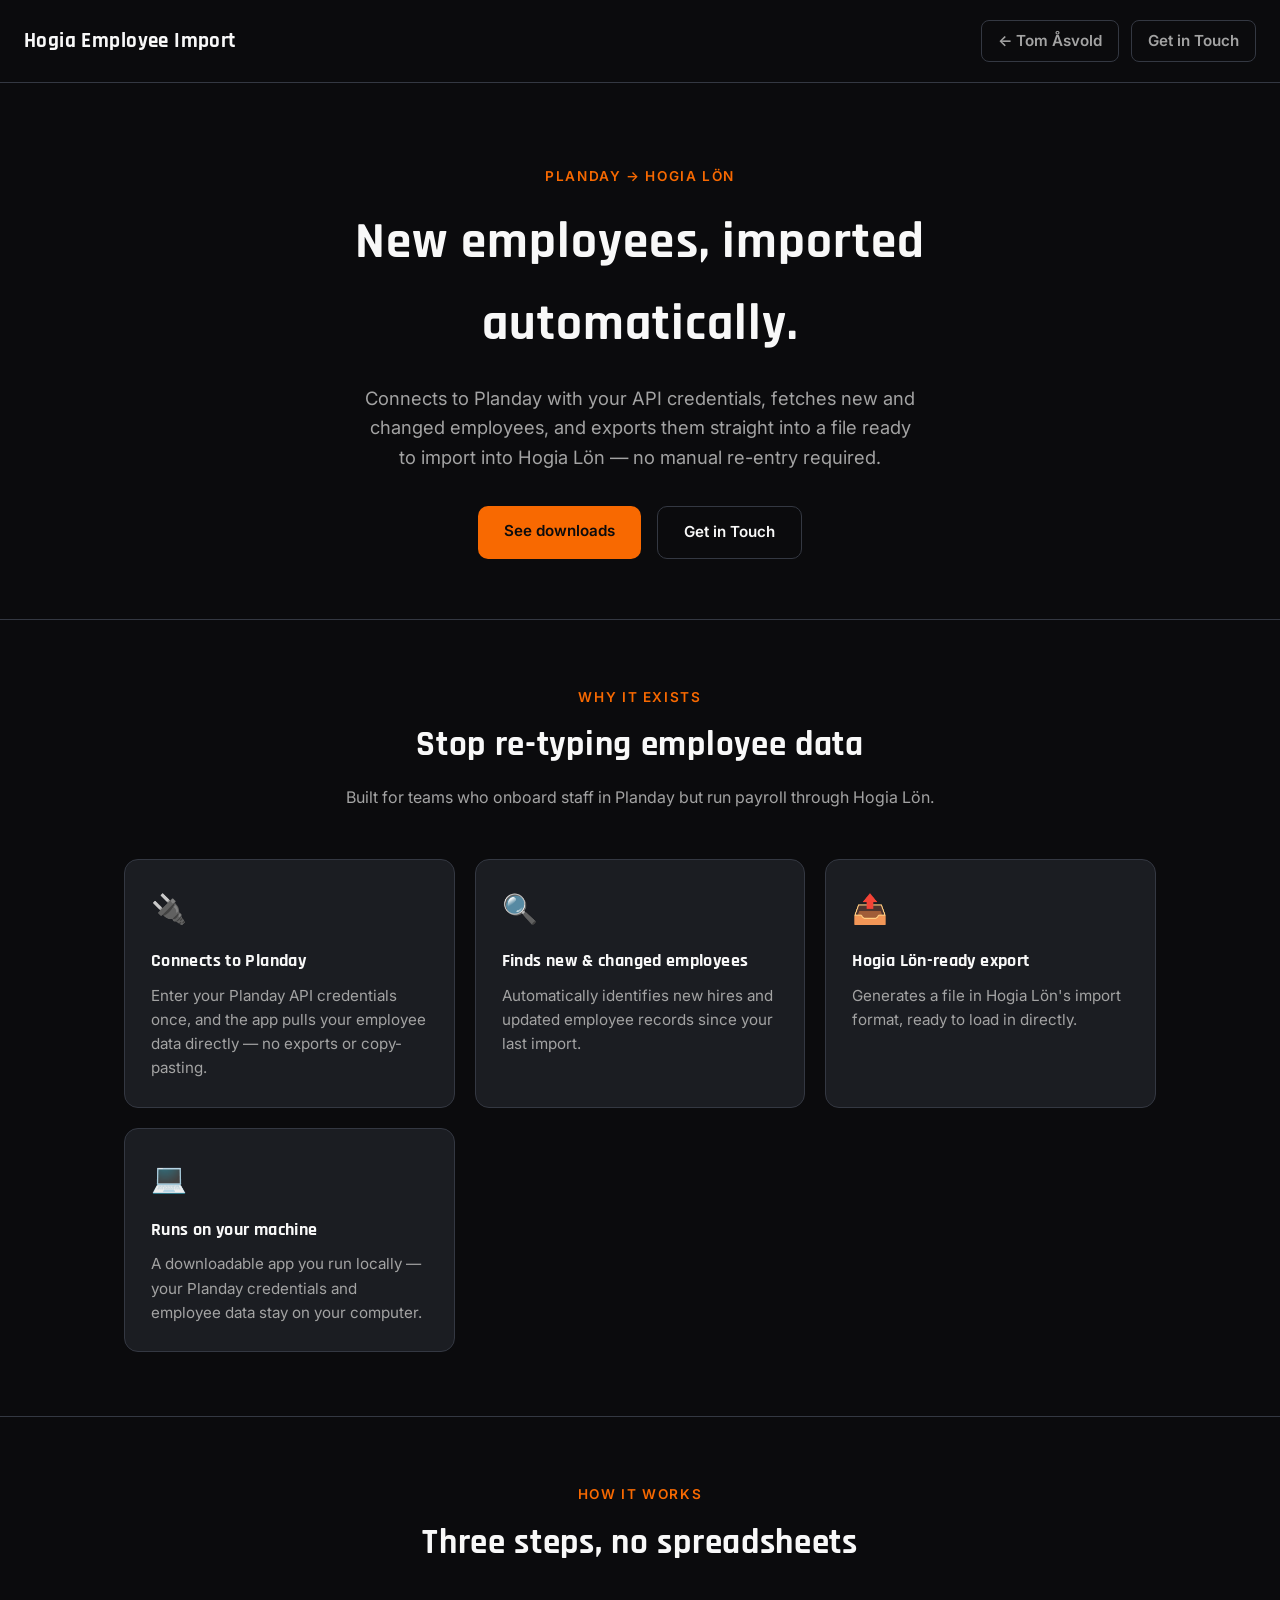
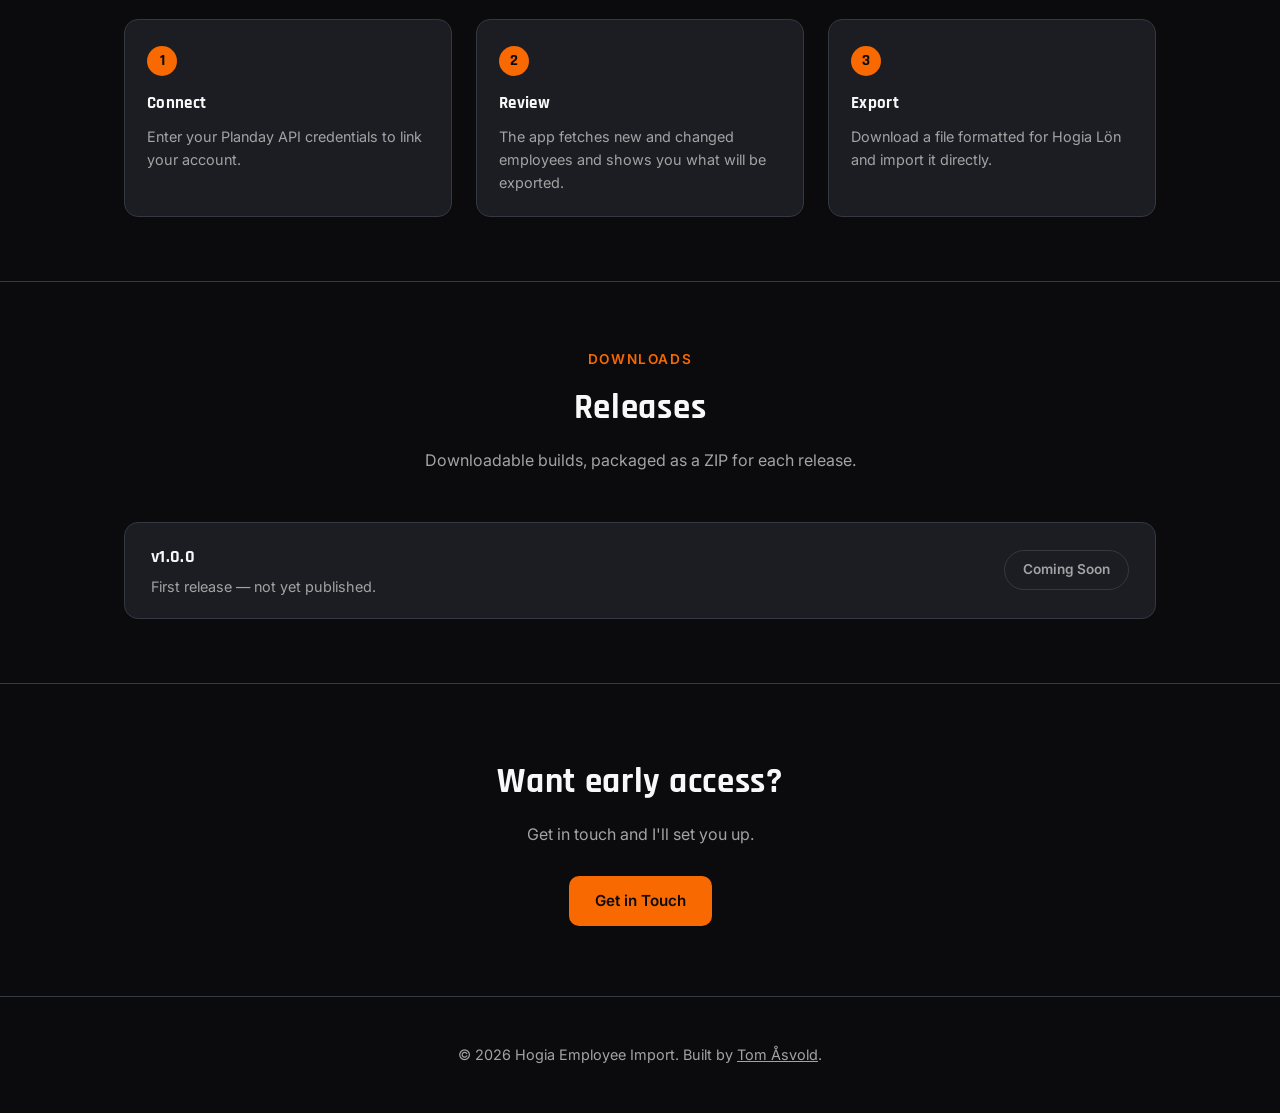
==== products/hogia-employee-import/index.html @ ff29876f "Add Hogia Employee Import landing page and product card" ====
<!DOCTYPE html>
<html lang="en">
<head>
    <meta charset="UTF-8">
    <meta name="viewport" content="width=device-width, initial-scale=1.0">
    <title>Hogia Employee Import</title>
    <meta name="description" content="Pulls new and changed employees from Planday via API and exports them straight into Hogia Lön's import format.">
    <link href="https://fonts.googleapis.com/css2?family=Inter:wght@400;600&family=Rajdhani:wght@600;700&display=swap" rel="stylesheet">
    <link rel="stylesheet" href="style.css">
</head>
<body>

    <nav class="site-nav">
        <a class="nav-brand" href="/index.html#products">Hogia Employee Import</a>
        <div class="nav-links">
            <a class="nav-link" href="/index.html">&larr; Tom &Aring;svold</a>
            <a class="nav-link" href="mailto:tomasvold@gmail.com">Get in Touch</a>
        </div>
    </nav>

    <header class="hero">
        <div class="container hero-grid">
            <span class="eyebrow">Planday &rarr; Hogia L&ouml;n</span>
            <h1>New employees, imported automatically.</h1>
            <p class="lead">
                Connects to Planday with your API credentials, fetches new and changed employees, and
                exports them straight into a file ready to import into Hogia L&ouml;n &mdash; no manual
                re-entry required.
            </p>
            <div class="hero-actions">
                <a class="btn btn-primary" href="#releases">See downloads</a>
                <a class="btn btn-secondary" href="mailto:tomasvold@gmail.com">Get in Touch</a>
            </div>
        </div>
    </header>

    <section class="section">
        <div class="container">
            <div class="section-heading">
                <span class="eyebrow">Why it exists</span>
                <h2>Stop re-typing employee data</h2>
                <p>Built for teams who onboard staff in Planday but run payroll through Hogia L&ouml;n.</p>
            </div>

            <div class="feature-grid">
                <div class="feature-card">
                    <span class="icon">🔌</span>
                    <h3>Connects to Planday</h3>
                    <p>Enter your Planday API credentials once, and the app pulls your employee data directly &mdash; no exports or copy-pasting.</p>
                </div>
                <div class="feature-card">
                    <span class="icon">🔍</span>
                    <h3>Finds new &amp; changed employees</h3>
                    <p>Automatically identifies new hires and updated employee records since your last import.</p>
                </div>
                <div class="feature-card">
                    <span class="icon">📤</span>
                    <h3>Hogia L&ouml;n-ready export</h3>
                    <p>Generates a file in Hogia L&ouml;n's import format, ready to load in directly.</p>
                </div>
                <div class="feature-card">
                    <span class="icon">💻</span>
                    <h3>Runs on your machine</h3>
                    <p>A downloadable app you run locally &mdash; your Planday credentials and employee data stay on your computer.</p>
                </div>
            </div>
        </div>
    </section>

    <section class="section">
        <div class="container">
            <div class="section-heading">
                <span class="eyebrow">How it works</span>
                <h2>Three steps, no spreadsheets</h2>
            </div>

            <div class="steps">
                <div class="step">
                    <h3>Connect</h3>
                    <p>Enter your Planday API credentials to link your account.</p>
                </div>
                <div class="step">
                    <h3>Review</h3>
                    <p>The app fetches new and changed employees and shows you what will be exported.</p>
                </div>
                <div class="step">
                    <h3>Export</h3>
                    <p>Download a file formatted for Hogia L&ouml;n and import it directly.</p>
                </div>
            </div>
        </div>
    </section>

    <section class="section" id="releases">
        <div class="container">
            <div class="section-heading">
                <span class="eyebrow">Downloads</span>
                <h2>Releases</h2>
                <p>Downloadable builds, packaged as a ZIP for each release.</p>
            </div>

            <div class="release-list">
                <div class="release-item">
                    <div class="release-info">
                        <h3>v1.0.0</h3>
                        <p>First release &mdash; not yet published.</p>
                    </div>
                    <span class="badge-soon">Coming Soon</span>
                </div>
            </div>
        </div>
    </section>

    <section class="cta-strip">
        <div class="container">
            <h2>Want early access?</h2>
            <p>Get in touch and I'll set you up.</p>
            <a class="btn btn-primary" href="mailto:tomasvold@gmail.com">Get in Touch</a>
        </div>
    </section>

    <footer>
        <p>&copy; 2026 Hogia Employee Import. Built by <a href="/index.html">Tom &Aring;svold</a>.</p>
    </footer>

</body>
</html>
---- products/hogia-employee-import/style.css ----
:root {
    --bg-dark: #0B0B0D;
    --card-bg: #1B1D22;
    --card-border: #343842;
    --accent: #F86901;
    --accent-orange: #D66D20;
    --text-main: #F8F8F8;
    --text-muted: #A3A3A3;
}

* {
    box-sizing: border-box;
}

body {
    margin: 0;
    background: var(--bg-dark);
    color: var(--text-main);
    font-family: 'Inter', -apple-system, BlinkMacSystemFont, sans-serif;
    line-height: 1.6;
}

h1, h2, h3, .nav-brand {
    font-family: 'Rajdhani', 'Inter', sans-serif;
    font-weight: 700;
    letter-spacing: 0.02em;
}

a {
    color: var(--accent);
}

.container {
    max-width: 1080px;
    margin: 0 auto;
    padding: 0 24px;
}

/* --- Top nav --- */
.site-nav {
    display: flex;
    align-items: center;
    justify-content: space-between;
    padding: 20px 24px;
    border-bottom: 1px solid var(--card-border);
}

.nav-brand {
    display: flex;
    align-items: center;
    gap: 10px;
    font-size: 1.3rem;
    color: var(--text-main);
    text-decoration: none;
}

.nav-links {
    display: flex;
    align-items: center;
    gap: 12px;
}

.nav-link {
    color: var(--text-muted);
    text-decoration: none;
    font-weight: 600;
    font-size: 0.95rem;
    border: 1px solid var(--card-border);
    padding: 8px 16px;
    border-radius: 8px;
    transition: border-color 0.15s ease, color 0.15s ease;
}

.nav-link:hover {
    color: var(--text-main);
    border-color: var(--accent);
}

/* --- Hero --- */
.hero {
    padding: 80px 24px 60px;
    text-align: center;
}

.hero-grid {
    max-width: 720px;
    margin: 0 auto;
}

.hero .eyebrow {
    display: inline-block;
    color: var(--accent);
    font-weight: 600;
    font-size: 0.85rem;
    letter-spacing: 0.12em;
    text-transform: uppercase;
    margin-bottom: 14px;
}

.hero h1 {
    font-size: clamp(2rem, 4.4vw, 3.2rem);
    margin: 0 0 18px;
}

.hero p.lead {
    max-width: 560px;
    margin: 0 auto 34px;
    color: var(--text-muted);
    font-size: 1.15rem;
}

.hero-actions {
    display: flex;
    justify-content: center;
    gap: 16px;
    flex-wrap: wrap;
}

.btn {
    display: inline-block;
    padding: 13px 26px;
    border-radius: 10px;
    font-weight: 600;
    text-decoration: none;
    font-size: 0.95rem;
    transition: transform 0.15s ease, opacity 0.15s ease;
}

.btn:hover {
    transform: translateY(-1px);
}

.btn-primary {
    background: var(--accent);
    color: #0B0B0D;
}

.btn-secondary {
    background: transparent;
    color: var(--text-main);
    border: 1px solid var(--card-border);
}

.btn-secondary:hover {
    border-color: var(--accent);
}

.btn-disabled {
    background: var(--card-bg);
    color: var(--text-muted);
    border: 1px solid var(--card-border);
    cursor: default;
}

/* --- Section headings --- */
.section {
    padding: 64px 0;
    border-top: 1px solid var(--card-border);
}

.section-heading {
    text-align: center;
    max-width: 620px;
    margin: 0 auto 48px;
}

.section-heading .eyebrow {
    color: var(--accent);
    font-weight: 600;
    font-size: 0.85rem;
    letter-spacing: 0.12em;
    text-transform: uppercase;
}

.section-heading h2 {
    font-size: clamp(1.6rem, 3vw, 2.2rem);
    margin: 8px 0 12px;
}

.section-heading p {
    color: var(--text-muted);
    margin: 0;
}

/* --- Feature grid --- */
.feature-grid {
    display: grid;
    grid-template-columns: repeat(auto-fit, minmax(260px, 1fr));
    gap: 20px;
}

.feature-card {
    background: var(--card-bg);
    border: 1px solid var(--card-border);
    border-radius: 14px;
    padding: 26px;
}

.feature-card .icon {
    font-size: 1.8rem;
    display: block;
    margin-bottom: 14px;
}

.feature-card h3 {
    margin: 0 0 8px;
    font-size: 1.15rem;
}

.feature-card p {
    margin: 0;
    color: var(--text-muted);
    font-size: 0.95rem;
}

/* --- How it works --- */
.steps {
    display: grid;
    grid-template-columns: repeat(auto-fit, minmax(220px, 1fr));
    gap: 24px;
    counter-reset: step;
}

.step {
    position: relative;
    padding: 26px 22px 22px;
    background: var(--card-bg);
    border: 1px solid var(--card-border);
    border-radius: 14px;
}

.step::before {
    counter-increment: step;
    content: counter(step);
    display: inline-flex;
    align-items: center;
    justify-content: center;
    width: 30px;
    height: 30px;
    border-radius: 50%;
    background: var(--accent);
    color: #0B0B0D;
    font-weight: 700;
    font-family: 'Rajdhani', 'Inter', sans-serif;
    margin-bottom: 14px;
}

.step h3 {
    margin: 0 0 8px;
    font-size: 1.05rem;
}

.step p {
    margin: 0;
    color: var(--text-muted);
    font-size: 0.9rem;
}

/* --- Releases --- */
.release-list {
    display: flex;
    flex-direction: column;
    gap: 16px;
}

.release-item {
    display: flex;
    align-items: center;
    justify-content: space-between;
    gap: 16px;
    flex-wrap: wrap;
    background: var(--card-bg);
    border: 1px solid var(--card-border);
    border-radius: 14px;
    padding: 20px 26px;
}

.release-info h3 {
    margin: 0 0 4px;
    font-size: 1.1rem;
}

.release-info p {
    margin: 0;
    color: var(--text-muted);
    font-size: 0.9rem;
}

.badge-soon {
    display: inline-block;
    padding: 8px 18px;
    border-radius: 999px;
    background: var(--card-bg);
    border: 1px solid var(--card-border);
    color: var(--text-muted);
    font-weight: 600;
    font-size: 0.85rem;
    white-space: nowrap;
}

/* --- Closing CTA --- */
.cta-strip {
    text-align: center;
    padding: 70px 24px;
    border-top: 1px solid var(--card-border);
}

.cta-strip h2 {
    font-size: clamp(1.6rem, 3vw, 2.2rem);
    margin: 0 0 12px;
}

.cta-strip p {
    color: var(--text-muted);
    margin: 0 0 28px;
}

/* --- Footer --- */
footer {
    border-top: 1px solid var(--card-border);
    padding: 32px 24px;
    text-align: center;
    color: var(--text-muted);
    font-size: 0.9rem;
}

footer a {
    color: var(--text-muted);
    text-decoration: underline;
}
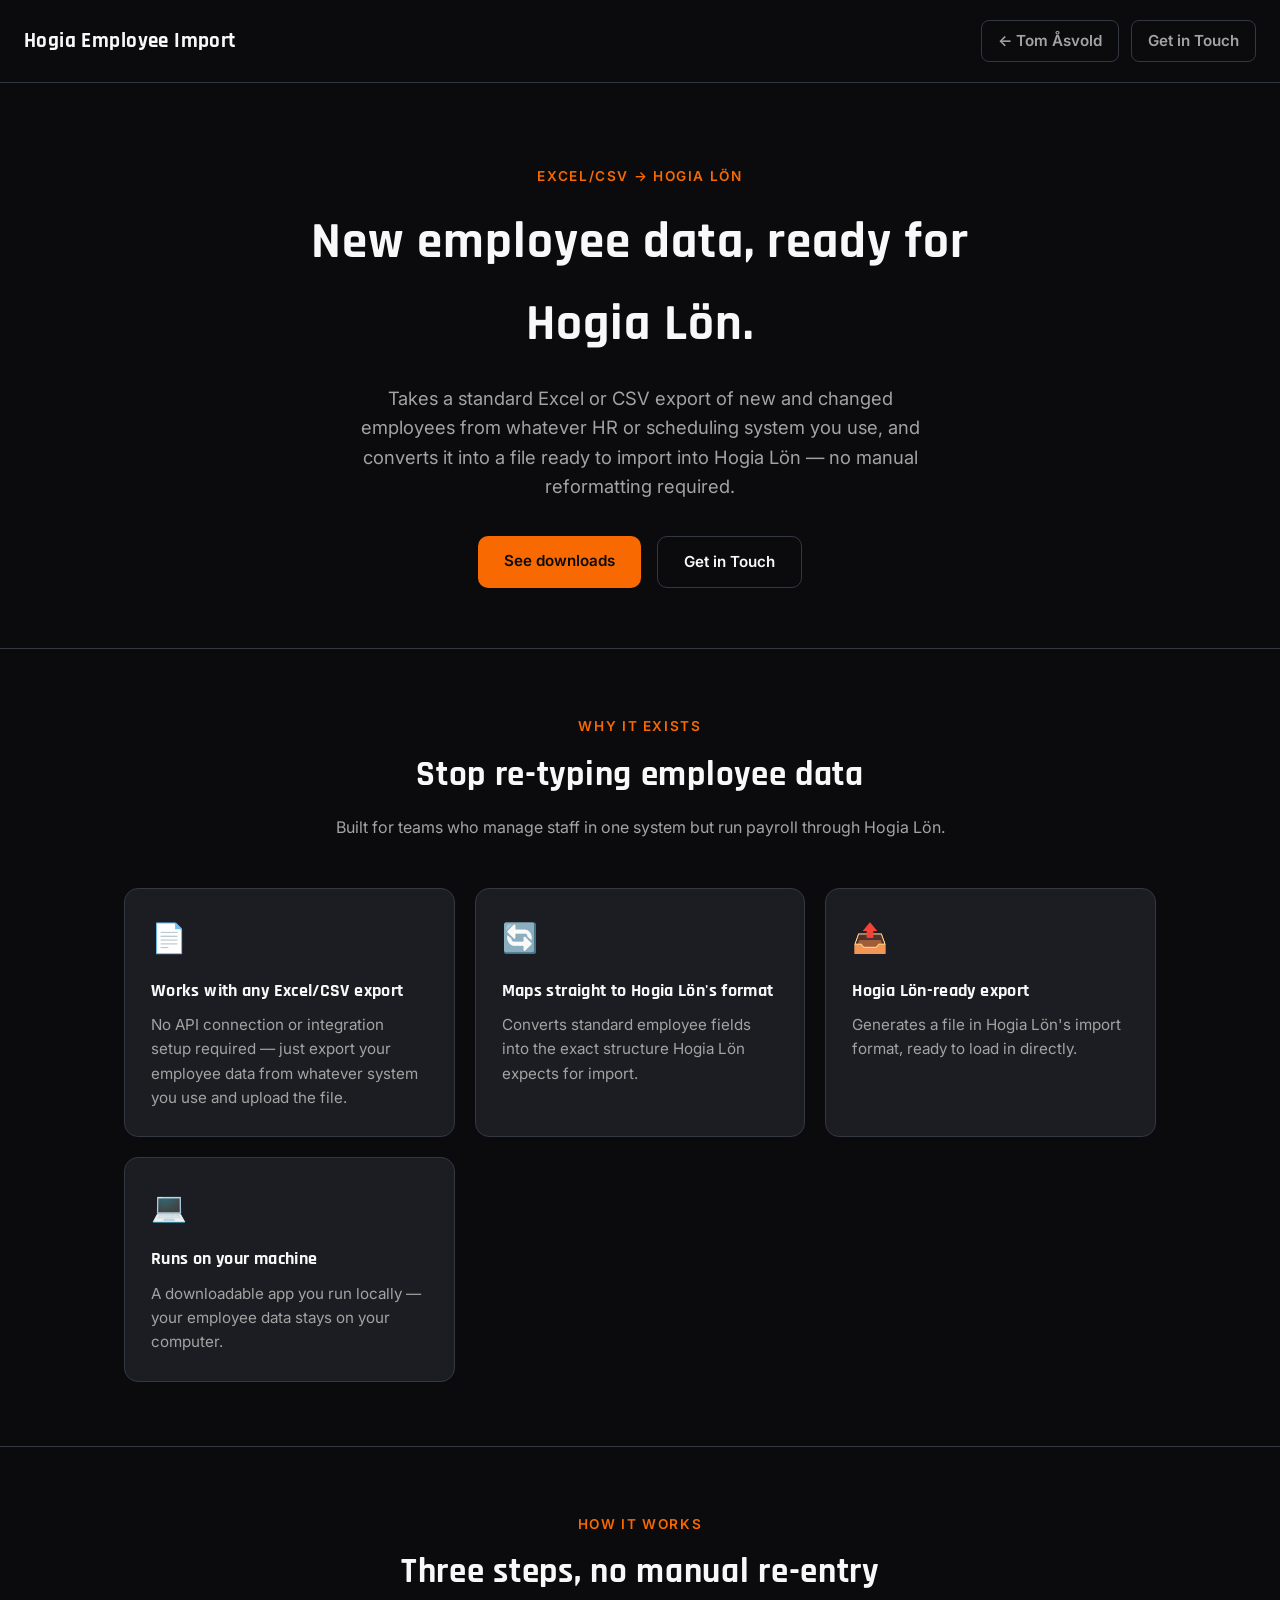
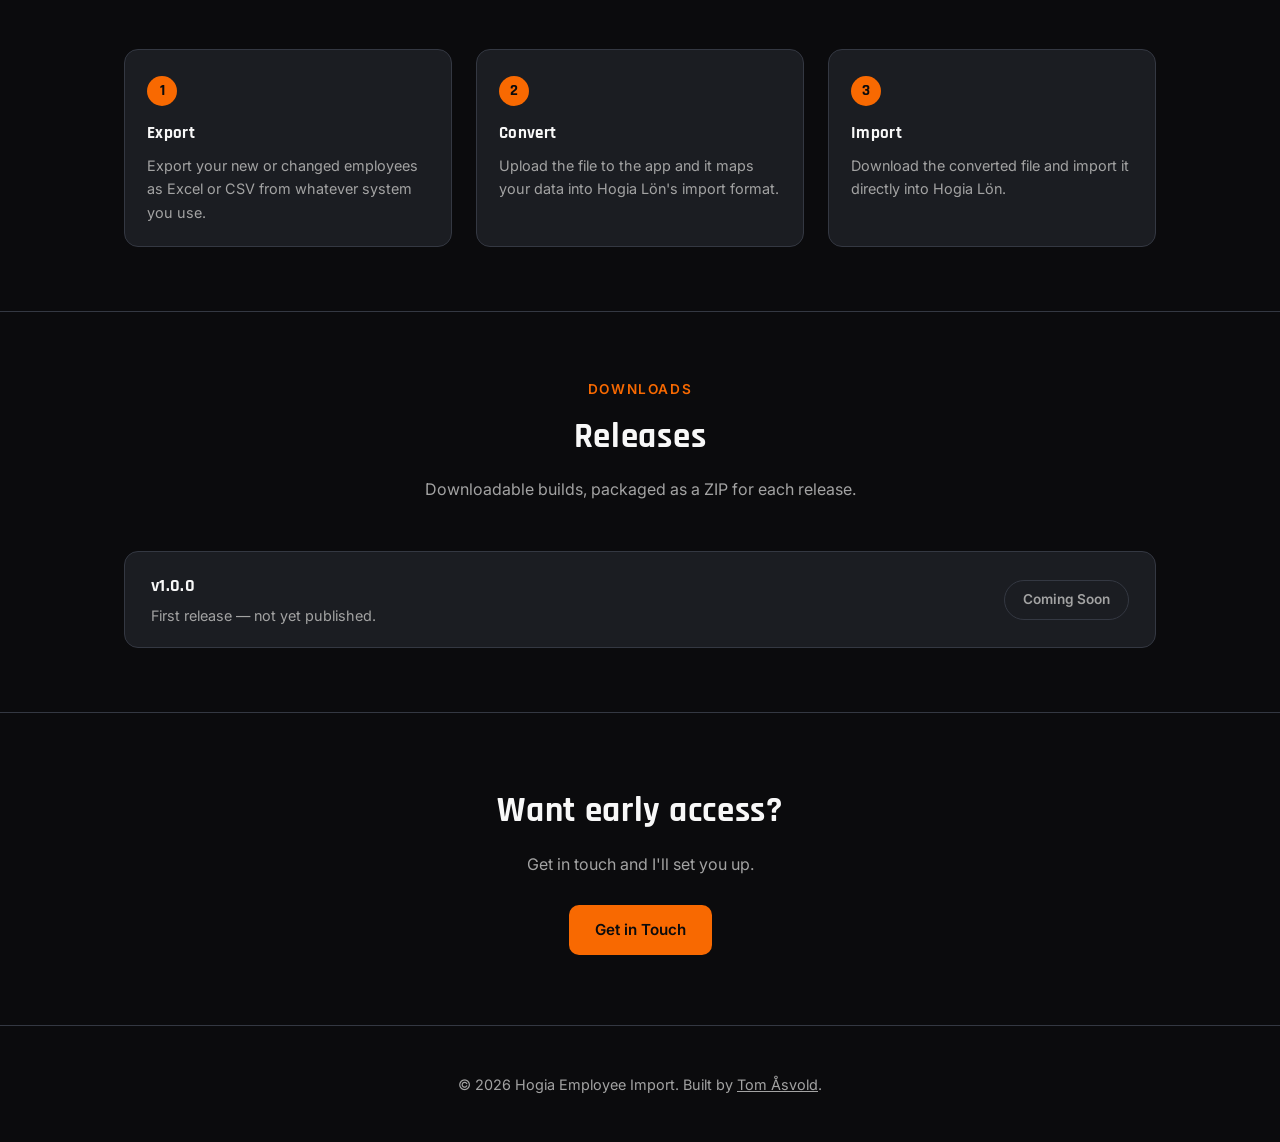
==== commit 83d420b1: "Rewrite Hogia Employee Import copy as a generic Excel/CSV converter" ====
--- a/products/hogia-employee-import/index.html
+++ b/products/hogia-employee-import/index.html
@@ -4,7 +4,7 @@
     <meta charset="UTF-8">
     <meta name="viewport" content="width=device-width, initial-scale=1.0">
     <title>Hogia Employee Import</title>
-    <meta name="description" content="Pulls new and changed employees from Planday via API and exports them straight into Hogia Lön's import format.">
+    <meta name="description" content="Converts a standard Excel/CSV export of new and changed employees into Hogia Lön's import format.">
     <link href="https://fonts.googleapis.com/css2?family=Inter:wght@400;600&family=Rajdhani:wght@600;700&display=swap" rel="stylesheet">
     <link rel="stylesheet" href="style.css">
 </head>
@@ -20,12 +20,12 @@
 
     <header class="hero">
         <div class="container hero-grid">
-            <span class="eyebrow">Planday &rarr; Hogia L&ouml;n</span>
-            <h1>New employees, imported automatically.</h1>
+            <span class="eyebrow">Excel/CSV &rarr; Hogia L&ouml;n</span>
+            <h1>New employee data, ready for Hogia L&ouml;n.</h1>
             <p class="lead">
-                Connects to Planday with your API credentials, fetches new and changed employees, and
-                exports them straight into a file ready to import into Hogia L&ouml;n &mdash; no manual
-                re-entry required.
+                Takes a standard Excel or CSV export of new and changed employees from whatever HR or
+                scheduling system you use, and converts it into a file ready to import into Hogia L&ouml;n
+                &mdash; no manual reformatting required.
             </p>
             <div class="hero-actions">
                 <a class="btn btn-primary" href="#releases">See downloads</a>
@@ -39,19 +39,19 @@
             <div class="section-heading">
                 <span class="eyebrow">Why it exists</span>
                 <h2>Stop re-typing employee data</h2>
-                <p>Built for teams who onboard staff in Planday but run payroll through Hogia L&ouml;n.</p>
+                <p>Built for teams who manage staff in one system but run payroll through Hogia L&ouml;n.</p>
             </div>
 
             <div class="feature-grid">
                 <div class="feature-card">
-                    <span class="icon">🔌</span>
-                    <h3>Connects to Planday</h3>
-                    <p>Enter your Planday API credentials once, and the app pulls your employee data directly &mdash; no exports or copy-pasting.</p>
+                    <span class="icon">📄</span>
+                    <h3>Works with any Excel/CSV export</h3>
+                    <p>No API connection or integration setup required &mdash; just export your employee data from whatever system you use and upload the file.</p>
                 </div>
                 <div class="feature-card">
-                    <span class="icon">🔍</span>
-                    <h3>Finds new &amp; changed employees</h3>
-                    <p>Automatically identifies new hires and updated employee records since your last import.</p>
+                    <span class="icon">🔄</span>
+                    <h3>Maps straight to Hogia L&ouml;n's format</h3>
+                    <p>Converts standard employee fields into the exact structure Hogia L&ouml;n expects for import.</p>
                 </div>
                 <div class="feature-card">
                     <span class="icon">📤</span>
@@ -61,7 +61,7 @@
                 <div class="feature-card">
                     <span class="icon">💻</span>
                     <h3>Runs on your machine</h3>
-                    <p>A downloadable app you run locally &mdash; your Planday credentials and employee data stay on your computer.</p>
+                    <p>A downloadable app you run locally &mdash; your employee data stays on your computer.</p>
                 </div>
             </div>
         </div>
@@ -71,21 +71,21 @@
         <div class="container">
             <div class="section-heading">
                 <span class="eyebrow">How it works</span>
-                <h2>Three steps, no spreadsheets</h2>
+                <h2>Three steps, no manual re-entry</h2>
             </div>
 
             <div class="steps">
                 <div class="step">
-                    <h3>Connect</h3>
-                    <p>Enter your Planday API credentials to link your account.</p>
+                    <h3>Export</h3>
+                    <p>Export your new or changed employees as Excel or CSV from whatever system you use.</p>
                 </div>
                 <div class="step">
-                    <h3>Review</h3>
-                    <p>The app fetches new and changed employees and shows you what will be exported.</p>
+                    <h3>Convert</h3>
+                    <p>Upload the file to the app and it maps your data into Hogia L&ouml;n's import format.</p>
                 </div>
                 <div class="step">
-                    <h3>Export</h3>
-                    <p>Download a file formatted for Hogia L&ouml;n and import it directly.</p>
+                    <h3>Import</h3>
+                    <p>Download the converted file and import it directly into Hogia L&ouml;n.</p>
                 </div>
             </div>
         </div>
